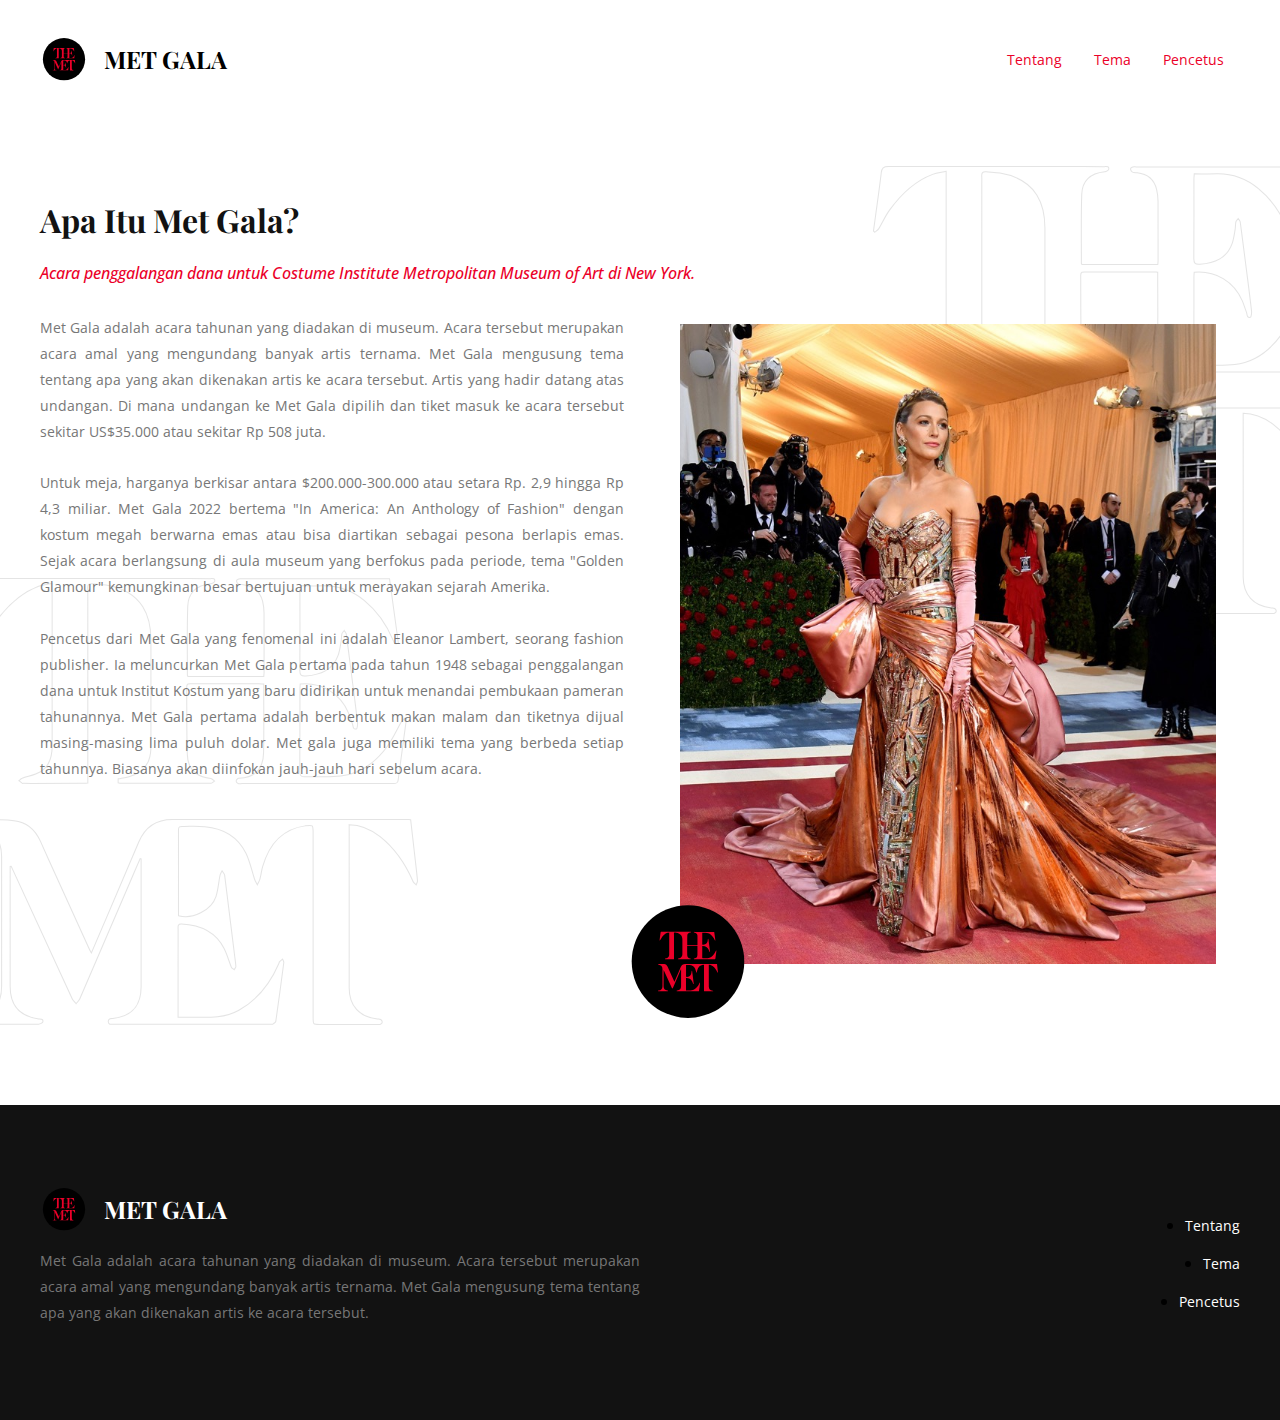
==== index.html @ 4b669ad2 "project finished" ====
<!DOCTYPE html>
<html lang="en">

<head>
    <meta charset="UTF-8">
    <meta http-equiv="X-UA-Compatible" content="IE=edge">
    <meta name="viewport" content="width=device-width, initial-scale=1.0">
    <title>Website Met Gala | Tentang</title>
    <link rel="icon" href="img/favicon.ico" type="image/x-icon">
    <link rel="shortcut icon" href="img/favicon.ico" type="image/x-icon">

    <link rel="stylesheet" href="css/styles.css">
    <script src="https://cdnjs.cloudflare.com/ajax/libs/gsap/3.10.4/gsap.min.js"></script>
</head>

<body>
    <header>
        <div class="container">
            <navbar>
                <div class="navleft">
                    <img src="img/metgala.svg" alt="met gala logo" class="brand">
                    <span class="identity">MET GALA</span>
                </div>
                <div class="navright">
                    <ul class="navmenu">
                        <li class="navitem"><a href="index.html" class="navlink">Tentang</a></li>
                        <li class="navitem"><a href="theme.html" class="navlink">Tema</a></li>
                        <li class="navitem"><a href="founder.html" class="navlink">Pencetus</a></li>
                    </ul>
                </div>
            </navbar>
        </div>
    </header>

    <main>
        <div class="container">
            <h1 class="title">Apa Itu Met Gala?</h1>
            <h3 class="subtitle">Acara penggalangan dana untuk Costume Institute Metropolitan
                Museum of Art di New York.</h3>
            <article>
                <div class="content">
                    <p class="description">
                        Met Gala adalah acara tahunan yang diadakan di museum. Acara tersebut
                        merupakan acara amal yang mengundang banyak artis ternama. Met Gala mengusung tema tentang apa
                        yang akan dikenakan artis ke acara tersebut. Artis yang hadir datang atas undangan. Di mana
                        undangan ke Met Gala dipilih dan tiket masuk ke acara tersebut sekitar US$35.000 atau sekitar Rp
                        508 juta.
                        <br><br>
                        Untuk meja, harganya berkisar antara $200.000-300.000 atau setara Rp. 2,9 hingga Rp 4,3 miliar.
                        Met Gala 2022 bertema "In America: An Anthology of Fashion" dengan kostum megah berwarna emas
                        atau bisa diartikan sebagai pesona berlapis emas. Sejak acara berlangsung di aula museum yang
                        berfokus pada periode, tema "Golden Glamour" kemungkinan besar bertujuan untuk merayakan sejarah
                        Amerika.
                        <br><br>
                        Pencetus dari Met Gala yang fenomenal ini adalah Eleanor Lambert, seorang fashion publisher. Ia
                        meluncurkan Met Gala pertama pada tahun 1948 sebagai penggalangan dana untuk Institut Kostum
                        yang baru didirikan untuk menandai pembukaan pameran tahunannya. Met Gala pertama adalah
                        berbentuk makan malam dan tiketnya dijual masing-masing lima puluh dolar. Met gala juga memiliki
                        tema yang berbeda setiap tahunnya. Biasanya akan diinfokan jauh-jauh hari sebelum acara.
                    </p>
                </div>
                <div class="image">
                    <img src="img/article/blake-lively-met-gala-2022.jpeg" alt="blake lively met gala 2022"
                        class="picture" draggable="false">
                    <img src="img/metgala.svg" alt="metgala logo" class="ornament left">
                </div>
            </article>
        </div>

        <img src="img/logo-transparent.svg" class="bgornament left bottom">
        <img src="img/logo-transparent.svg" class="bgornament right top">
    </main>

    <footer>
        <div class="container">
            <div class="footer">
                <div class="footerleft">
                    <div class="footerbrand">
                        <img src="img/metgala.svg" alt="met gala logo" class="brand">
                        <span class="identity">MET GALA</span>
                    </div>
                    <p class="footerdescription">
                        Met Gala adalah acara tahunan yang diadakan di museum. Acara tersebut merupakan acara amal
                        yang
                        mengundang banyak artis ternama. Met Gala mengusung tema tentang apa yang akan dikenakan
                        artis
                        ke acara tersebut.
                    </p>
                </div>
                <div class="footerright">
                    <ul class="footermenu">
                        <li class="footeritem"><a href="index.html" class="footerlink">Tentang</a></li>
                        <li class="footeritem"><a href="theme.html" class="footerlink">Tema</a></li>
                        <li class="footeritem"><a href="founder.html" class="footerlink">Pencetus</a></li>
                    </ul>
                </div>
            </div>
        </div>
    </footer>

    <div class="cursor cursor--large"></div>
    <div class="cursor cursor--small"></div>
    <script src="js/index.js" type="text/javascript"></script>
</body>

</html>
---- css/styles.css ----
/* 
google fonts links for opensans 400, 500, 700
google fonts links for playfair 400, 500, 700
*/
@import url('https://fonts.googleapis.com/css2?family=Open+Sans:ital,wght@0,400;0,500;0,700;1,400;1,500;1,700&family=Playfair+Display:ital,wght@0,400;0,500;0,700;1,400;1,500;1,700&display=swap');

:root {
	--title-color: #121212;
	--subtitle-color: rgb(235, 0, 41);
	--text-color: #777777;
	--white-color: #fff;
}

/* 
css reset
*/
body {
	margin: 0;
	padding: 0;
	width: 100%;
	height: 100vh;

	overflow-x: hidden;
	font-family: 'Open Sans', sans-serif;
	display: relative;
}

main,
navbar,
header,
footer {
	margin: 0;
	padding: 0;
	width: 100%;
	margin-top: 2em;
}

main {
	margin: 7em 0;
	position: relative;
}

.container {
	margin: 0;
	padding: 0 2em;
}

@media screen and (min-width: 1200px) {
	.container {
		margin: 0 auto;
		max-width: 1200px;
	}
}

article {
	margin: 0;
	width: 100%;

	display: grid;
	grid-template-columns: 3fr 3fr;
	grid-template-rows: auto;
	gap: 2em;
}

@media screen and (max-width: 1200px) {
	article {
		grid-template-columns: 1fr;
		grid-template-rows: auto;
	}
}

.title {
	color: var(--title-color);
	font-size: 2em;
	font-weight: bold;
	font-family: 'Playfair Display', serif;
}

.subtitle {
	color: var(--subtitle-color);
	font-size: 1em;
	font-style: italic;
	font-weight: 500 !important;
}

.description {
	color: var(--text-color);
	font-size: 0.9em;
	font-weight: 400;
	line-height: 180%;
	text-align: justify;
}

.image {
	padding: 1.5em;
	position: relative;
}

.ornament {
	width: 8em;
	bottom: -2em;
	position: absolute;
	animation: rotate 2s cubic-bezier(0.175, 0.885, 0.32, 1.275) infinite;
	z-index: 999;
}

.right {
	right: -2em;
}

.left {
	left: -2em;
}

/* animation keyframe */
@keyframes rotate {
	0% {
		transform: rotate(0deg);
	}

	100% {
		transform: rotate(360deg);
	}
}

.picture {
	width: 100%;
	height: 40em;

	/* set picture to cover */
	object-fit: cover;
}

.cursor {
	width: var(--size);
	height: var(--size);
	border-radius: 50%;
	position: absolute;
	left: 0;
	top: 0;
	pointer-events: none;
	z-index: 100;
}

.cursor--large {
	--size: 50px;
	border: 1px solid var(--title-color);
}

.cursor--small {
	--size: 8px;
	background: var(--subtitle-color);
	transform: translate(-50%, -50%);
}

.show {
	content: 'This is the test';
}

navbar {
	margin: 0;
	padding: 0;

	display: flex;
	align-items: center;
	justify-content: space-between;
}

.navleft {
	display: flex;
	align-items: center;
	justify-content: flex-start;
}

.brand {
	height: 3em;
	margin-right: 1em;
}

.identity {
	font-size: 1.5em;
	font-weight: bold;
	font-family: 'Playfair Display', serif;
}

.navmenu {
	display: flex;
	align-items: center;
	justify-content: flex-end;
	list-style: none;
}

.navitem {
	padding: 0 1em;
}

.navlink {
	font-size: 0.9em;
	text-decoration: none;
	color: var(--subtitle-color);
}

.navlink:hover {
	color: var(--text-color);
}

.navlink::focus {
	box-shadow: none;
}

footer {
	padding: 5em 0;
	background: var(--title-color);

	bottom: 0;
	display: absolute;
}

.footer {
	display: flex;
	align-items: center;
	justify-content: space-between;
}

.footer > div {
	width: 50%;
}

.footerbrand {
	color: var(--white-color);
	display: flex;
	align-items: center;
	justify-content: flex-start;
}

.footerdescription {
	color: var(--text-color);
	font-size: 0.9em;
	font-weight: 400;
	line-height: 180%;
	text-align: justify;
}

.footermenu {
	display: flex;
	flex-direction: column;
	align-items: flex-end;
}

.footeritem {
	padding: 0.5em 0;
}

.footerlink {
	font-size: 0.9em;
	text-decoration: none;
	color: var(--white-color);
}

.footerlink:hover {
	color: var(--subtitle-color);
}

@media screen and (max-width: 1200px) {
	.footer {
		flex-direction: column;
	}

	.footer > div {
		width: 100%;
	}

	.footerbrand {
		justify-content: center;
	}

	.footerdescription {
		text-align: center;
	}

	.footermenu {
		align-items: center;
	}
}

.dodge {
	mix-blend-mode: lighten;
}

.bgornament {
	width: 50vh;
	opacity: 0.1;
	position: absolute;
	z-index: -1;
}

.top {
	top: -2em;
}

.bottom {
	bottom: -2em;
}

@media screen and (max-width: 1200px) {
	.bgornament {
		opacity: 0.05;
	}
}
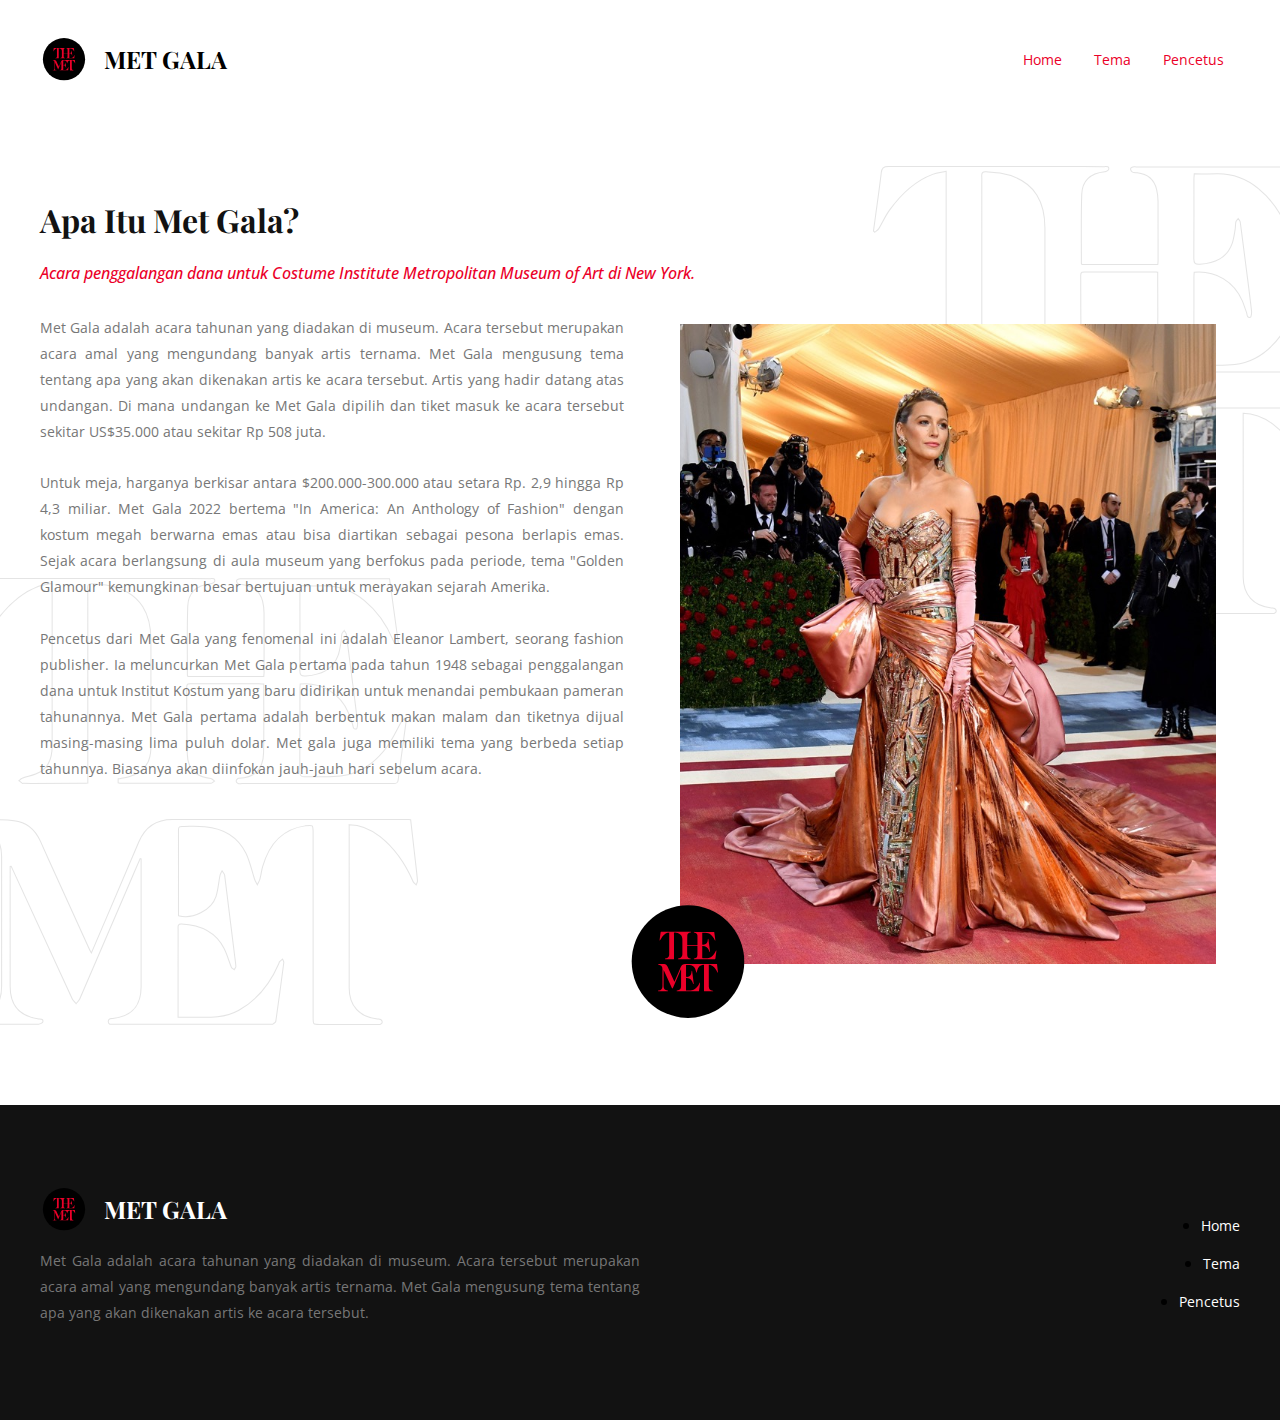
==== commit d4a61732: "revisi done" ====
--- a/index.html
+++ b/index.html
@@ -5,7 +5,7 @@
     <meta charset="UTF-8">
     <meta http-equiv="X-UA-Compatible" content="IE=edge">
     <meta name="viewport" content="width=device-width, initial-scale=1.0">
-    <title>Website Met Gala | Tentang</title>
+    <title>Entertaintment Fashion - Met Gala - Home</title>
     <link rel="icon" href="img/favicon.ico" type="image/x-icon">
     <link rel="shortcut icon" href="img/favicon.ico" type="image/x-icon">
 
@@ -23,7 +23,7 @@
                 </div>
                 <div class="navright">
                     <ul class="navmenu">
-                        <li class="navitem"><a href="index.html" class="navlink">Tentang</a></li>
+                        <li class="navitem"><a href="index.html" class="navlink">Home</a></li>
                         <li class="navitem"><a href="theme.html" class="navlink">Tema</a></li>
                         <li class="navitem"><a href="founder.html" class="navlink">Pencetus</a></li>
                     </ul>
@@ -89,7 +89,7 @@
                 </div>
                 <div class="footerright">
                     <ul class="footermenu">
-                        <li class="footeritem"><a href="index.html" class="footerlink">Tentang</a></li>
+                        <li class="footeritem"><a href="index.html" class="footerlink">Home</a></li>
                         <li class="footeritem"><a href="theme.html" class="footerlink">Tema</a></li>
                         <li class="footeritem"><a href="founder.html" class="footerlink">Pencetus</a></li>
                     </ul>
--- a/css/styles.css
+++ b/css/styles.css
@@ -62,8 +62,18 @@
 	gap: 2em;
 }
 
+#theme article {
+	grid-template-columns: 1fr;
+	grid-template-rows: auto;
+}
+
 @media screen and (max-width: 1200px) {
 	article {
+		grid-template-columns: 1fr;
+		grid-template-rows: auto;
+	}
+
+	#theme article {
 		grid-template-columns: 1fr;
 		grid-template-rows: auto;
 	}
@@ -96,6 +106,20 @@
 	position: relative;
 }
 
+#theme .image {
+	display: grid;
+	grid-template-columns: 1fr 1fr 1fr;
+	gap: 2em;
+}
+
+@media screen and (max-width: 1200px) {
+	#theme .image {
+		display: grid;
+		grid-template-columns: 1fr;
+		gap: 2em;
+	}
+}
+
 .ornament {
 	width: 8em;
 	bottom: -2em;
@@ -126,9 +150,8 @@
 .picture {
 	width: 100%;
 	height: 40em;
-
-	/* set picture to cover */
 	object-fit: cover;
+	object-position: top;
 }
 
 .cursor {
@@ -307,3 +330,13 @@
 		opacity: 0.05;
 	}
 }
+
+@media screen and (max-width: 600px) {
+	.cursor--large {
+		display: none;
+	}
+
+	.cursor--small {
+		display: none;
+	}
+}
